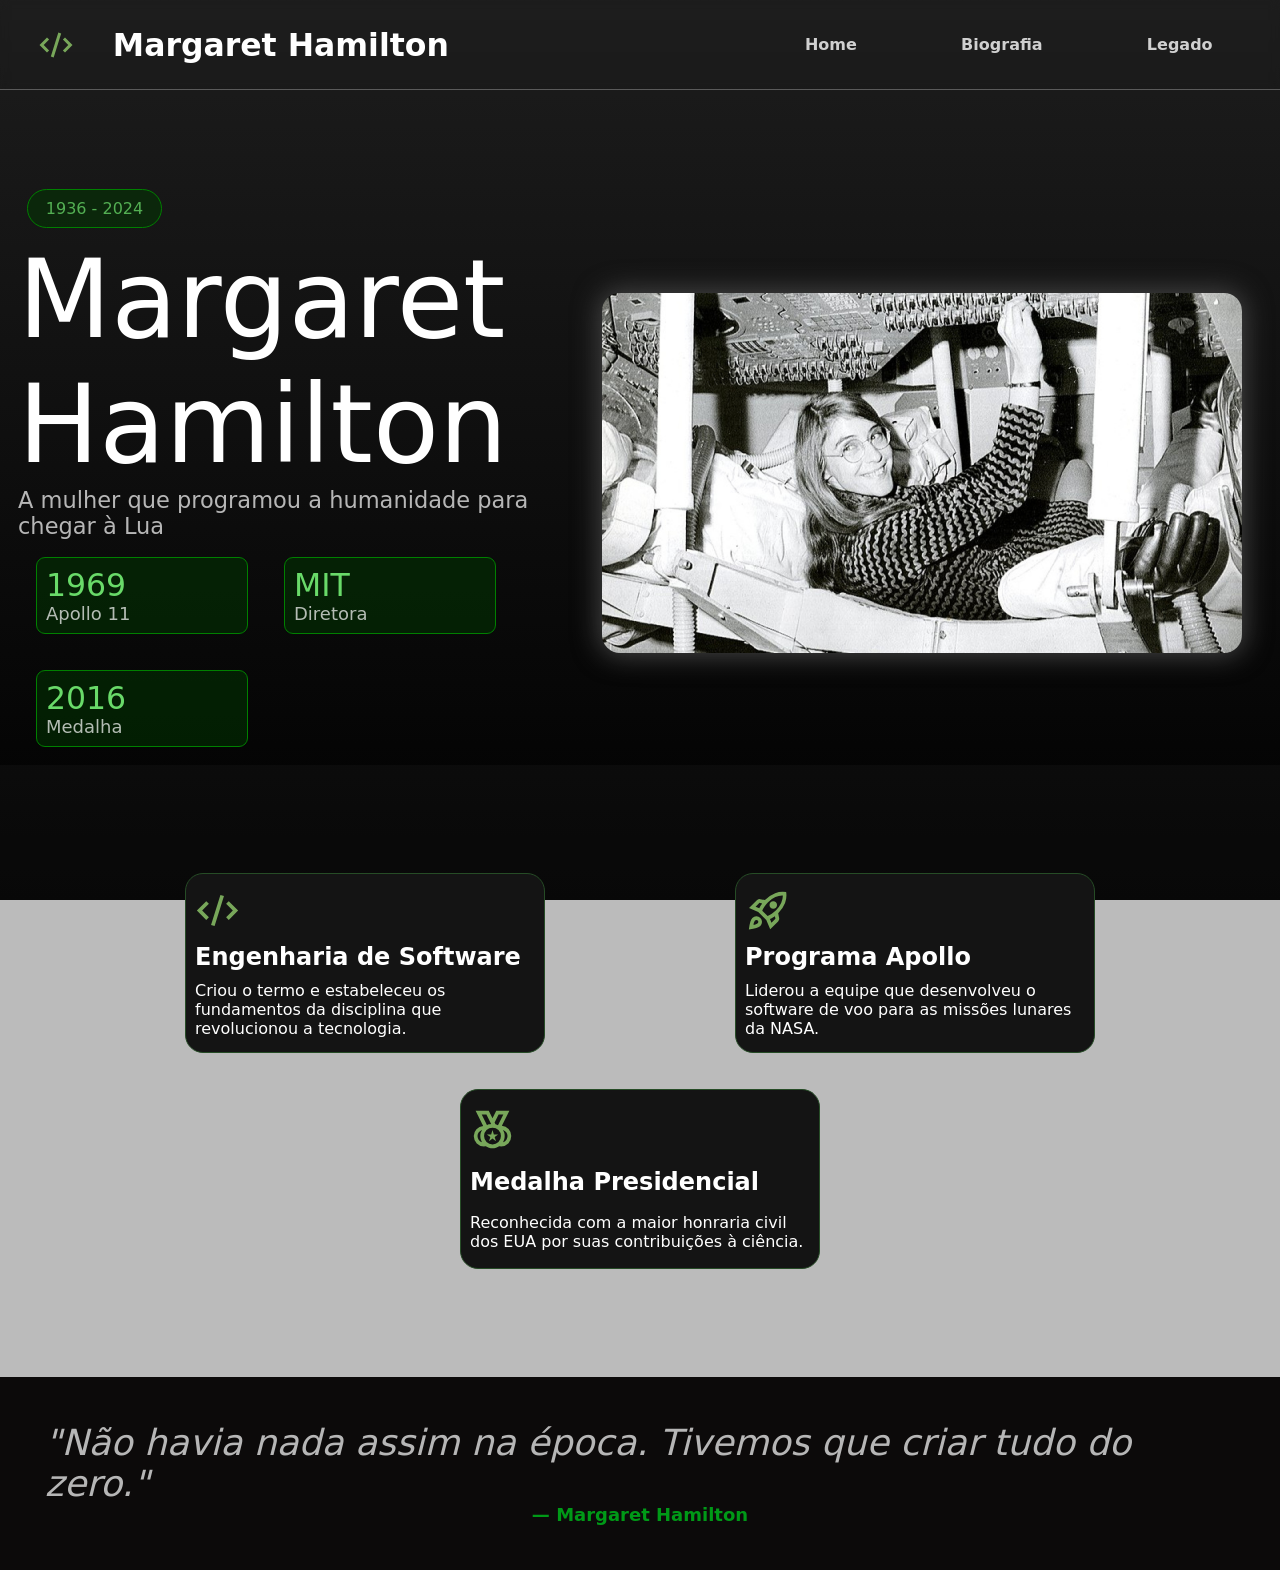
==== index.html @ 51b2d226 "26/03/26 - 21:45" ====
<!DOCTYPE html>
<html lang="pt-br">

<head>
    <meta charset="UTF-8">
    <meta name="viewport" content="width=device-width, initial-scale=1.0">

    <meta name="description" content="Site das mulheres da ciencia front-end 1 2026">
    <meta name="keywords" content="Mulhres e meniunas da ciencia José Augusto dede">
    <meta name="author" content="Jose Augusto Araujo de Faria">

    <link rel="stylesheet" href="./styles/pag1.css">
    <link rel="shortcut icon" href="favicon.ico" type="image/x-icon">

    <title>Mulheres e meninas da ciencia.</title>
</head>

<body>
        <nav class="menu">
            <img class="logo" src="./public/code_xml_24dp_78A75A_FILL0_wght400_GRAD0_opsz24.svg" alt="">
            <h1>Margaret Hamilton</h1>
            <div class="Opcs">
                <a href="./index.html">Home</a>
                <a href="./pag2.html">Biografia</a>
                <a href="./pag3.html">Legado</a>
            </div>
        </nav>
        <div class="All">
        <section class="img-paragrafo">
            <aside class="paragrafo">
                <div class="ano">
                    <p>1936 - 2024</p>
                </div>
                <h1>Margaret Hamilton</h1>
                <p>A mulher que programou a humanidade para chegar à Lua</p>
                <article class="All-cards">
                    <div class="Cards">
                        <h2>1969</h2>
                        <p>Apollo 11</p>
                    </div>
                    <div class="Cards">
                        <h2>MIT</h2>
                        <p>Diretora</p>
                    </div>
                    <div class="Cards">
                        <h2>2016</h2>
                        <p>Medalha</p>
                    </div>
                </article>
            </aside>
            <div class="img">
                <img class="img-margaret" src="./public/imagem_4k.jpg" alt="">
            </div>
        </section>
        <article class="Info-complementares">
            <div class="cards">
                <img src="./public/code_xml_24dp_78A75A_FILL0_wght400_GRAD0_opsz24.svg" alt="">
                <h2>Engenharia de Software</h2>
                <p>Criou o termo e estabeleceu os fundamentos da disciplina que revolucionou a tecnologia.</p>
            </div>
            <div class="cards">
                <img src="./public/rocket_launch_24dp_78A75A_FILL0_wght400_GRAD0_opsz24.svg" alt="">
                <h2>Programa Apollo</h2>
                <p>Liderou a equipe que desenvolveu o software de voo para as missões lunares da NASA.</p>
            </div>
            <div class="cards">
                <img src="./public/social_leaderboard_24dp_78A75A_FILL0_wght400_GRAD0_opsz24.svg" alt="">
                <h2>Medalha Presidencial</h2>
                <p>Reconhecida com a maior honraria civil dos EUA por suas contribuições à ciência.</p>
            </div>
        </article>
        <footer class="container-frase">
            <h1>"Não havia nada assim na época. Tivemos que criar tudo do zero."</h1>
            <p>— Margaret Hamilton</p>
        </footer>
    </div>
</body>

</html>
---- styles/pag1.css ----
*{
    padding: 0;
    margin: 0;
    box-sizing: border-box;
}

body{
    background: linear-gradient(180deg, rgb(29, 29, 29), black);
    background-attachment: fixed;
    color: white;
    font-family: system-ui, -apple-system, BlinkMacSystemFont, 'Segoe UI', Roboto, Oxygen, Ubuntu, Cantarell, 'Open Sans', 'Helvetica Neue', sans-serif;

}

.All{
    animation: subir 3s ease ;
}

@keyframes arrastarLateral {
    0%{
        transform: translateX(100vw);
    }

    100%{
        transform: translateX(0vw);
    }
}

@keyframes subir{
    0%{
        transform: translateY(100vh);
    }

    100%{
        transform: translateY(0vh);
    }
}

.menu{
    display: flex;
    flex-direction: row;
    align-items: center;
    border-bottom: 0.1vh solid rgb(90, 90, 90);
    height: 10vh;
    backdrop-filter: blur(5px);
    position: sticky;
    top: 0;
    animation: arrastarLateral 3s ease;
}

.menu .Opcs{
    width: 40vw;
    display: flex;
    flex-direction: row;
    justify-content: space-around;
}
.Opcs a{
    text-decoration: none;
    color: rgb(208, 208, 208);
    font-weight: 700;
    
}

.menu .logo{
    margin: 3vw;
    height: 4vh;
    
}

.menu h1{
    width: 50vw;
    font-weight: 600;
    font-size: 3.5vmin;
}

.img-margaret{
    width: 40vw;
}

.ano{
    background-color: rgba(0, 55, 0, 0.516);
    color: rgb(83, 175, 83);
    border-radius: 10vh;
    width:15vh;
    padding: 1vh;
    border: 0.1vh solid green;
    margin: 1vh;
    display: flex;
    justify-content: center;
    align-items: center;
}

.img-paragrafo{
    margin-top:10vh ;
    display: flex;
    flex-direction: row;
    justify-content: space-around;
    height: auto;
}

.img-margaret{
    border-radius: 2vh;
    box-shadow: 0vh 0vh 3vh 0.3vh rgb(69, 69, 69);
    width: 50vw;
    margin-right: 3vw;
}

.img{
    display: flex;
    justify-content: center;
    align-items: center;
}

.paragrafo{
    width: 50vw;
    margin-left: 2vh;
    display: flex;
    flex-direction: column;
    justify-content: space-around;
}


 .paragrafo h1{
    font-size: 12vh;
    font-weight: 500;
    width: 40vw;
}

.paragrafo > p {
    opacity: 0.7;
    font-size: 2.5vh;
    width: 40vw;
}

@media (max-width: 900px){
    .img-paragrafo{
        display: flex;
        flex-direction: column;
        justify-content: center;
        align-items: center;
    }
    .img-margaret{
        width: 80vw;
        margin: 2vh;
    }

    .paragrafo{
        width: 80vw;
        
    }

    .paragrafo h1{
        font-size: 8vh;
    }

    .paragrafo > p{
        width: 40vh;
    }
}

.All-cards{
    display: flex;
    flex-wrap: wrap;
    
}

.Cards{
    background-color: rgba(0, 108, 0, 0.318);
    padding: 1vh;
    border-radius: 1vh;
    border: 0.1vh solid green;
    background-color: rgba(0, 55, 0, 0.516);
    margin: 2vh;
}

.Cards h2{
    font-weight: 400;
    display: flex;
    justify-content: start;
    width: 15vmax;
    color: rgb(105, 218, 105);
    font-size: 3.5vh;
}

.Cards p{
    opacity: 0.7;
    font-weight: 300;
    font-size: 2vh;
}

/* ========================================
INFORMAÇÕES COMPLEMENTARES EM CARDS
=========================================== */

.Info-complementares{
    background-color: rgba(29, 29, 29, 0.299);
    display: flex;
    flex-wrap: wrap;
    justify-content: space-around;
    padding: 10vh;
}

.Info-complementares .cards{
    background-color: rgb(20, 20, 20);
    width: 40vh;
    display: flex;
    flex-direction: column;
    padding: 1vh;
    border-radius: 2vh;
    border: 0.1vh solid rgb(38, 76, 38);
    margin: 2vh;
}

.cards{
    display: flex;
    align-items: start;
    height: 20vh;
    justify-content: space-around;
}

.cards img{
    height: 5vh;
    align-items: start;
    
}

/* ======================================
FRASE FINAL
========================================= */

.container-frase{
    display: flex;
    flex-direction: column;
    justify-content: center;
    align-items: center;
    padding: 5vh;
    background-color: rgb(12, 10, 10);
}

.container-frase h1{
    opacity: 0.7;
    font-weight: 300;
    font-size: 4vh;
    font-style: italic;
}

.container-frase p{
    color: rgb(0, 153, 23);
    font-size: 2vh;
    font-weight: 600;
}
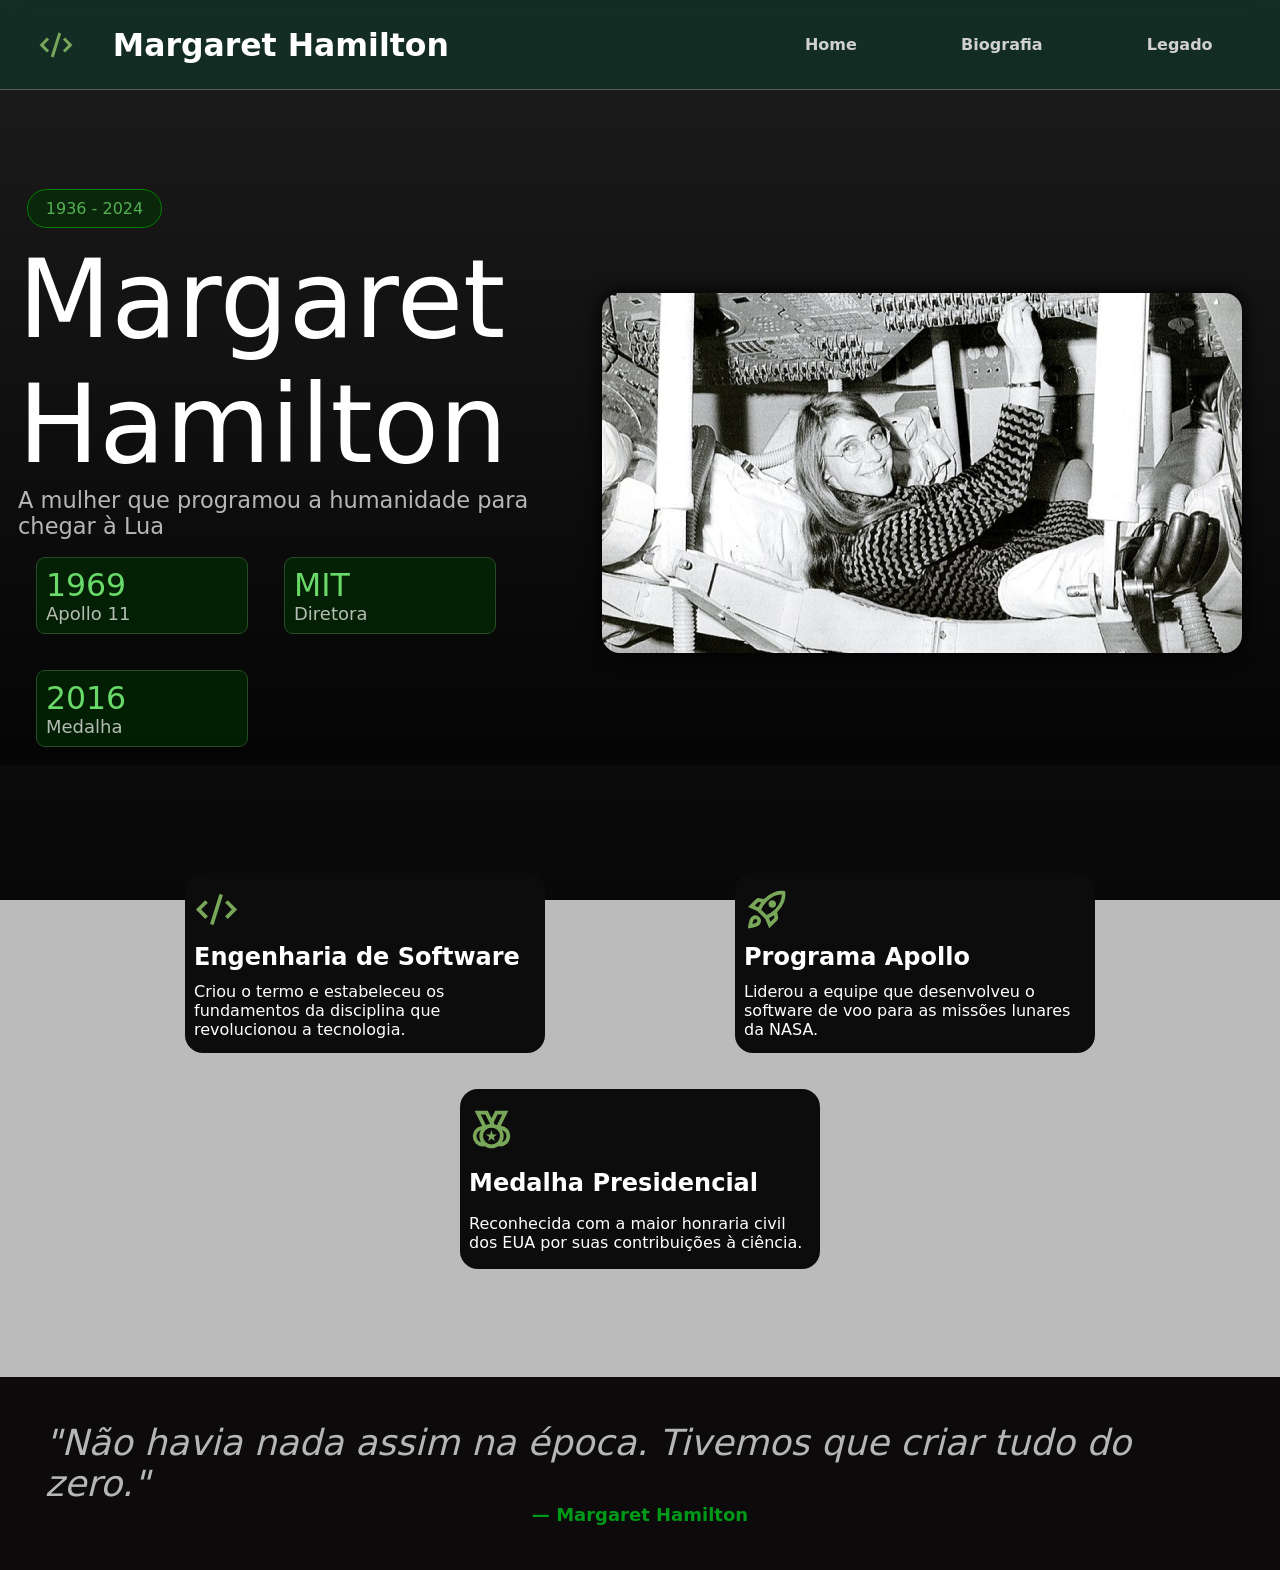
==== commit 250d7101: "28/03/26 - 12:30" ====
--- a/index.html
+++ b/index.html
@@ -16,16 +16,16 @@
 </head>
 
 <body>
-        <nav class="menu">
-            <img class="logo" src="./public/code_xml_24dp_78A75A_FILL0_wght400_GRAD0_opsz24.svg" alt="">
-            <h1>Margaret Hamilton</h1>
-            <div class="Opcs">
-                <a href="./index.html">Home</a>
-                <a href="./pag2.html">Biografia</a>
-                <a href="./pag3.html">Legado</a>
-            </div>
-        </nav>
-        <div class="All">
+    <nav class="menu">
+        <img class="logo" src="./public/code_xml_24dp_78A75A_FILL0_wght400_GRAD0_opsz24.svg" alt="">
+        <h1>Margaret Hamilton</h1>
+        <div class="Opcs">
+            <a href="./index.html">Home</a>
+            <a href="./pag2.html">Biografia</a>
+            <a href="./pag3.html">Legado</a>
+        </div>
+    </nav>
+    <div class="All">
         <section class="img-paragrafo">
             <aside class="paragrafo">
                 <div class="ano">
--- a/styles/pag1.css
+++ b/styles/pag1.css
@@ -1,10 +1,10 @@
-*{
+* {
     padding: 0;
     margin: 0;
     box-sizing: border-box;
 }
 
-body{
+body {
     background: linear-gradient(180deg, rgb(29, 29, 29), black);
     background-attachment: fixed;
     color: white;
@@ -12,106 +12,121 @@
 
 }
 
-.All{
-    animation: subir 3s ease ;
+.All {
+    animation: subir 3s ease;
 }
 
 @keyframes arrastarLateral {
-    0%{
+    0% {
         transform: translateX(100vw);
     }
 
-    100%{
+    100% {
         transform: translateX(0vw);
     }
 }
 
-@keyframes subir{
-    0%{
+@keyframes subir {
+    0% {
         transform: translateY(100vh);
     }
 
-    100%{
+    100% {
         transform: translateY(0vh);
     }
 }
 
-.menu{
+.menu {
     display: flex;
     flex-direction: row;
     align-items: center;
     border-bottom: 0.1vh solid rgb(90, 90, 90);
     height: 10vh;
-    backdrop-filter: blur(5px);
+    backdrop-filter: blur(10px);
     position: sticky;
     top: 0;
     animation: arrastarLateral 3s ease;
-}
-
-.menu .Opcs{
+    background-color: rgba(0, 87, 62, 0.302);
+}
+
+.menu .Opcs {
     width: 40vw;
     display: flex;
     flex-direction: row;
     justify-content: space-around;
 }
-.Opcs a{
+
+.Opcs a {
     text-decoration: none;
     color: rgb(208, 208, 208);
     font-weight: 700;
-    
-}
-
-.menu .logo{
+
+}
+
+.Opcs a:hover{
+    border-bottom: 0.3vh solid rgb(195, 255, 0);
+    scale: 103%;
+}
+
+.menu .logo {
     margin: 3vw;
     height: 4vh;
-    
-}
-
-.menu h1{
+
+}
+
+.menu h1 {
     width: 50vw;
     font-weight: 600;
     font-size: 3.5vmin;
 }
 
-.img-margaret{
-    width: 40vw;
-}
-
-.ano{
+.img-margaret {
+    width: 40vw;
+}
+
+.ano {
     background-color: rgba(0, 55, 0, 0.516);
     color: rgb(83, 175, 83);
     border-radius: 10vh;
-    width:15vh;
+    width: 15vh;
     padding: 1vh;
     border: 0.1vh solid green;
     margin: 1vh;
     display: flex;
     justify-content: center;
     align-items: center;
-}
-
-.img-paragrafo{
-    margin-top:10vh ;
+    transition: all 0.2s ease-in;
+}
+
+.ano:hover {
+    border: none;
+    scale: 105%;
+    box-shadow: 0vh 0vh 2vh 0.1vh rgb(0, 0, 0);
+}
+
+.img-paragrafo {
+    margin-top: 10vh;
     display: flex;
     flex-direction: row;
     justify-content: space-around;
     height: auto;
 }
 
-.img-margaret{
+.img-margaret {
     border-radius: 2vh;
-    box-shadow: 0vh 0vh 3vh 0.3vh rgb(69, 69, 69);
     width: 50vw;
     margin-right: 3vw;
-}
-
-.img{
+    box-shadow: 0vh 0vh 2vh 0.1vh rgb(0, 0, 0);
+}
+
+.img {
     display: flex;
     justify-content: center;
     align-items: center;
-}
-
-.paragrafo{
+    
+}
+
+.paragrafo {
     width: 50vw;
     margin-left: 2vh;
     display: flex;
@@ -120,60 +135,60 @@
 }
 
 
- .paragrafo h1{
+.paragrafo h1 {
     font-size: 12vh;
     font-weight: 500;
     width: 40vw;
 }
 
-.paragrafo > p {
+.paragrafo>p {
     opacity: 0.7;
     font-size: 2.5vh;
     width: 40vw;
 }
 
-@media (max-width: 900px){
-    .img-paragrafo{
+@media (max-width: 900px) {
+    .img-paragrafo {
         display: flex;
         flex-direction: column;
         justify-content: center;
         align-items: center;
     }
-    .img-margaret{
+
+    .img-margaret {
         width: 80vw;
         margin: 2vh;
     }
 
-    .paragrafo{
+    .paragrafo {
         width: 80vw;
-        
-    }
-
-    .paragrafo h1{
+
+    }
+
+    .paragrafo h1 {
         font-size: 8vh;
     }
 
-    .paragrafo > p{
+    .paragrafo>p {
         width: 40vh;
     }
 }
 
-.All-cards{
+.All-cards {
     display: flex;
     flex-wrap: wrap;
-    
-}
-
-.Cards{
-    background-color: rgba(0, 108, 0, 0.318);
+
+}
+
+.Cards {
     padding: 1vh;
     border-radius: 1vh;
-    border: 0.1vh solid green;
     background-color: rgba(0, 55, 0, 0.516);
     margin: 2vh;
-}
-
-.Cards h2{
+    border: 0.2vh solid rgb(38, 76, 38);
+}
+
+.Cards h2 {
     font-weight: 400;
     display: flex;
     justify-content: start;
@@ -182,17 +197,23 @@
     font-size: 3.5vh;
 }
 
-.Cards p{
+.Cards p {
     opacity: 0.7;
     font-weight: 300;
     font-size: 2vh;
 }
 
+.Cards:hover {
+    border: none;
+    scale: 105%;
+    box-shadow: 0vh 0vh 2vh 0.1vh rgb(0, 0, 0);
+}
+
 /* ========================================
 INFORMAÇÕES COMPLEMENTARES EM CARDS
 =========================================== */
 
-.Info-complementares{
+.Info-complementares {
     background-color: rgba(29, 29, 29, 0.299);
     display: flex;
     flex-wrap: wrap;
@@ -200,35 +221,35 @@
     padding: 10vh;
 }
 
-.Info-complementares .cards{
-    background-color: rgb(20, 20, 20);
+.Info-complementares .cards {
+    background-color: rgb(12, 12, 12);
     width: 40vh;
     display: flex;
     flex-direction: column;
+    align-items: start;
     padding: 1vh;
     border-radius: 2vh;
-    border: 0.1vh solid rgb(38, 76, 38);
     margin: 2vh;
-}
-
-.cards{
-    display: flex;
-    align-items: start;
     height: 20vh;
     justify-content: space-around;
 }
 
-.cards img{
+.cards:hover {
+    border: 0.2vh solid rgb(38, 76, 38);
+    scale: 105%;
+}
+
+.cards img {
     height: 5vh;
     align-items: start;
-    
+
 }
 
 /* ======================================
 FRASE FINAL
 ========================================= */
 
-.container-frase{
+.container-frase {
     display: flex;
     flex-direction: column;
     justify-content: center;
@@ -237,14 +258,14 @@
     background-color: rgb(12, 10, 10);
 }
 
-.container-frase h1{
+.container-frase h1 {
     opacity: 0.7;
     font-weight: 300;
     font-size: 4vh;
     font-style: italic;
 }
 
-.container-frase p{
+.container-frase p {
     color: rgb(0, 153, 23);
     font-size: 2vh;
     font-weight: 600;
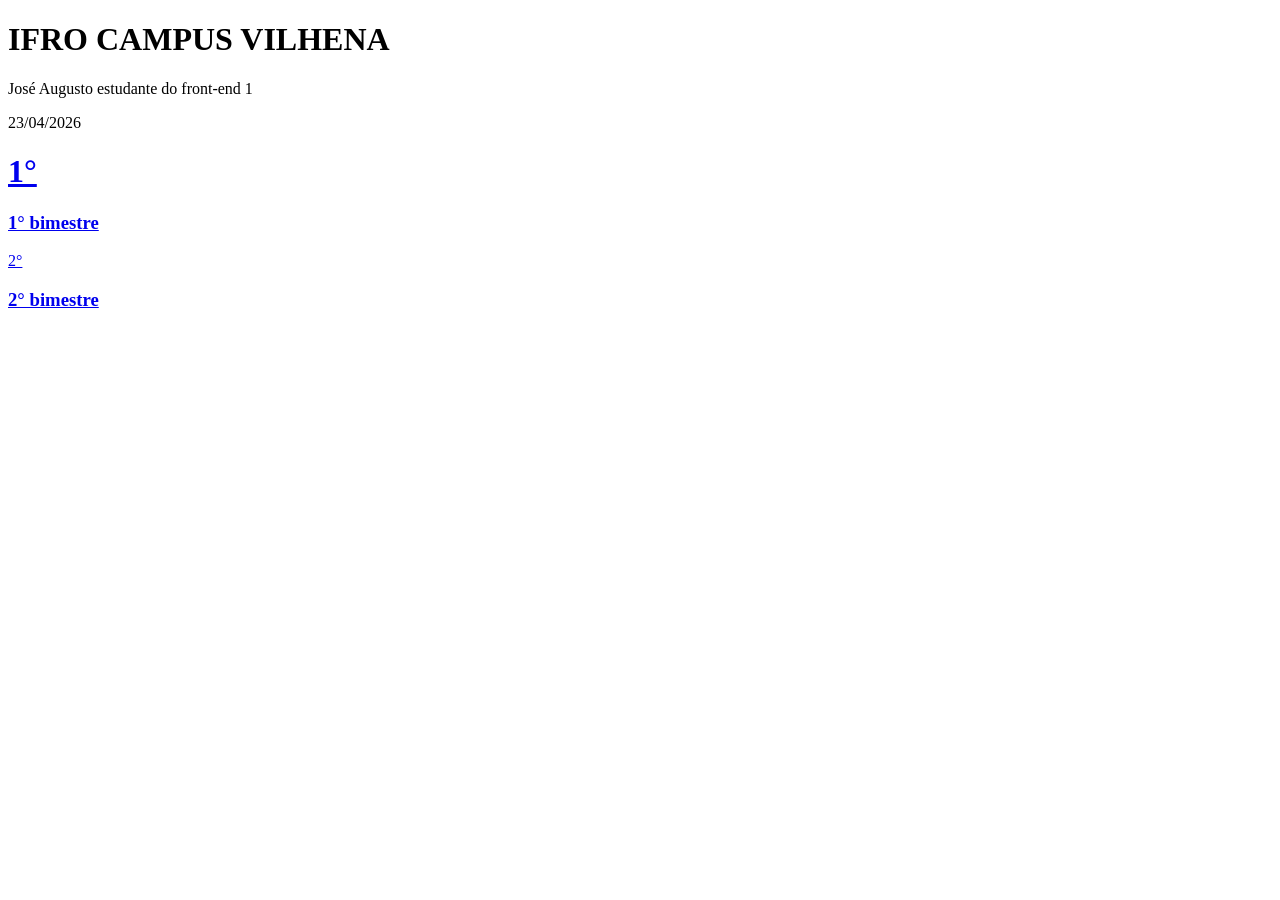
==== commit 10bf7a9b: "23/04 - 11:40" ====
--- a/index.html
+++ b/index.html
@@ -1,78 +1,32 @@
 <!DOCTYPE html>
-<html lang="pt-br">
+<html lang="en">
 
 <head>
     <meta charset="UTF-8">
     <meta name="viewport" content="width=device-width, initial-scale=1.0">
-
-    <meta name="description" content="Site das mulheres da ciencia front-end 1 2026">
-    <meta name="keywords" content="Mulhres e meniunas da ciencia José Augusto dede">
-    <meta name="author" content="Jose Augusto Araujo de Faria">
-
-    <link rel="stylesheet" href="./styles/pag1.css">
-    <link rel="shortcut icon" href="favicon.ico" type="image/x-icon">
-
-    <title>Mulheres e meninas da ciencia.</title>
+    <meta name="description" content="Aplicacao web feita por José Augusto no 2 bimestre">
+    <meta name="keywords" content="2 bimestre ifro campus vilhena jose augusto">
+    <link rel="stylesheet" href="./style.css">
+    <title>Document</title>
 </head>
 
 <body>
-    <nav class="menu">
-        <img class="logo" src="./public/code_xml_24dp_78A75A_FILL0_wght400_GRAD0_opsz24.svg" alt="">
-        <h1>Margaret Hamilton</h1>
-        <div class="Opcs">
-            <a href="./index.html">Home</a>
-            <a href="./pag2.html">Biografia</a>
-            <a href="./pag3.html">Legado</a>
-        </div>
-    </nav>
     <div class="All">
-        <section class="img-paragrafo">
-            <aside class="paragrafo">
-                <div class="ano">
-                    <p>1936 - 2024</p>
-                </div>
-                <h1>Margaret Hamilton</h1>
-                <p>A mulher que programou a humanidade para chegar à Lua</p>
-                <article class="All-cards">
-                    <div class="Cards">
-                        <h2>1969</h2>
-                        <p>Apollo 11</p>
-                    </div>
-                    <div class="Cards">
-                        <h2>MIT</h2>
-                        <p>Diretora</p>
-                    </div>
-                    <div class="Cards">
-                        <h2>2016</h2>
-                        <p>Medalha</p>
-                    </div>
-                </article>
-            </aside>
-            <div class="img">
-                <img class="img-margaret" src="./public/imagem_4k.jpg" alt="">
+        <h1>IFRO CAMPUS VILHENA</h1>
+        <p>José Augusto estudante do front-end 1</p>
+        <p>23/04/2026</p>
+        <a href="./1bimestre/index.html">
+            <div class="primeiro-bimestre">
+                <h1>1°</h1>
+                <h3>1° bimestre</h3>
             </div>
-        </section>
-        <article class="Info-complementares">
-            <div class="cards">
-                <img src="./public/code_xml_24dp_78A75A_FILL0_wght400_GRAD0_opsz24.svg" alt="">
-                <h2>Engenharia de Software</h2>
-                <p>Criou o termo e estabeleceu os fundamentos da disciplina que revolucionou a tecnologia.</p>
+        </a>
+        <a href="./2bimestre/index.html">
+            <div class="segundo-bimestre"
+                <h1>2°</h1>
+                <h3>2° bimestre</h3>
             </div>
-            <div class="cards">
-                <img src="./public/rocket_launch_24dp_78A75A_FILL0_wght400_GRAD0_opsz24.svg" alt="">
-                <h2>Programa Apollo</h2>
-                <p>Liderou a equipe que desenvolveu o software de voo para as missões lunares da NASA.</p>
-            </div>
-            <div class="cards">
-                <img src="./public/social_leaderboard_24dp_78A75A_FILL0_wght400_GRAD0_opsz24.svg" alt="">
-                <h2>Medalha Presidencial</h2>
-                <p>Reconhecida com a maior honraria civil dos EUA por suas contribuições à ciência.</p>
-            </div>
-        </article>
-        <footer class="container-frase">
-            <h1>"Não havia nada assim na época. Tivemos que criar tudo do zero."</h1>
-            <p>— Margaret Hamilton</p>
-        </footer>
+        </a>
     </div>
 </body>
 
--- a/style.css
+++ b/style.css
@@ -0,0 +1,10 @@
+*{
+    padding: 0;
+    border: 0;
+    box-sizing: border-box;
+}
+
+.primeiro-bimestre{
+    text-decoration: none;
+    
+}
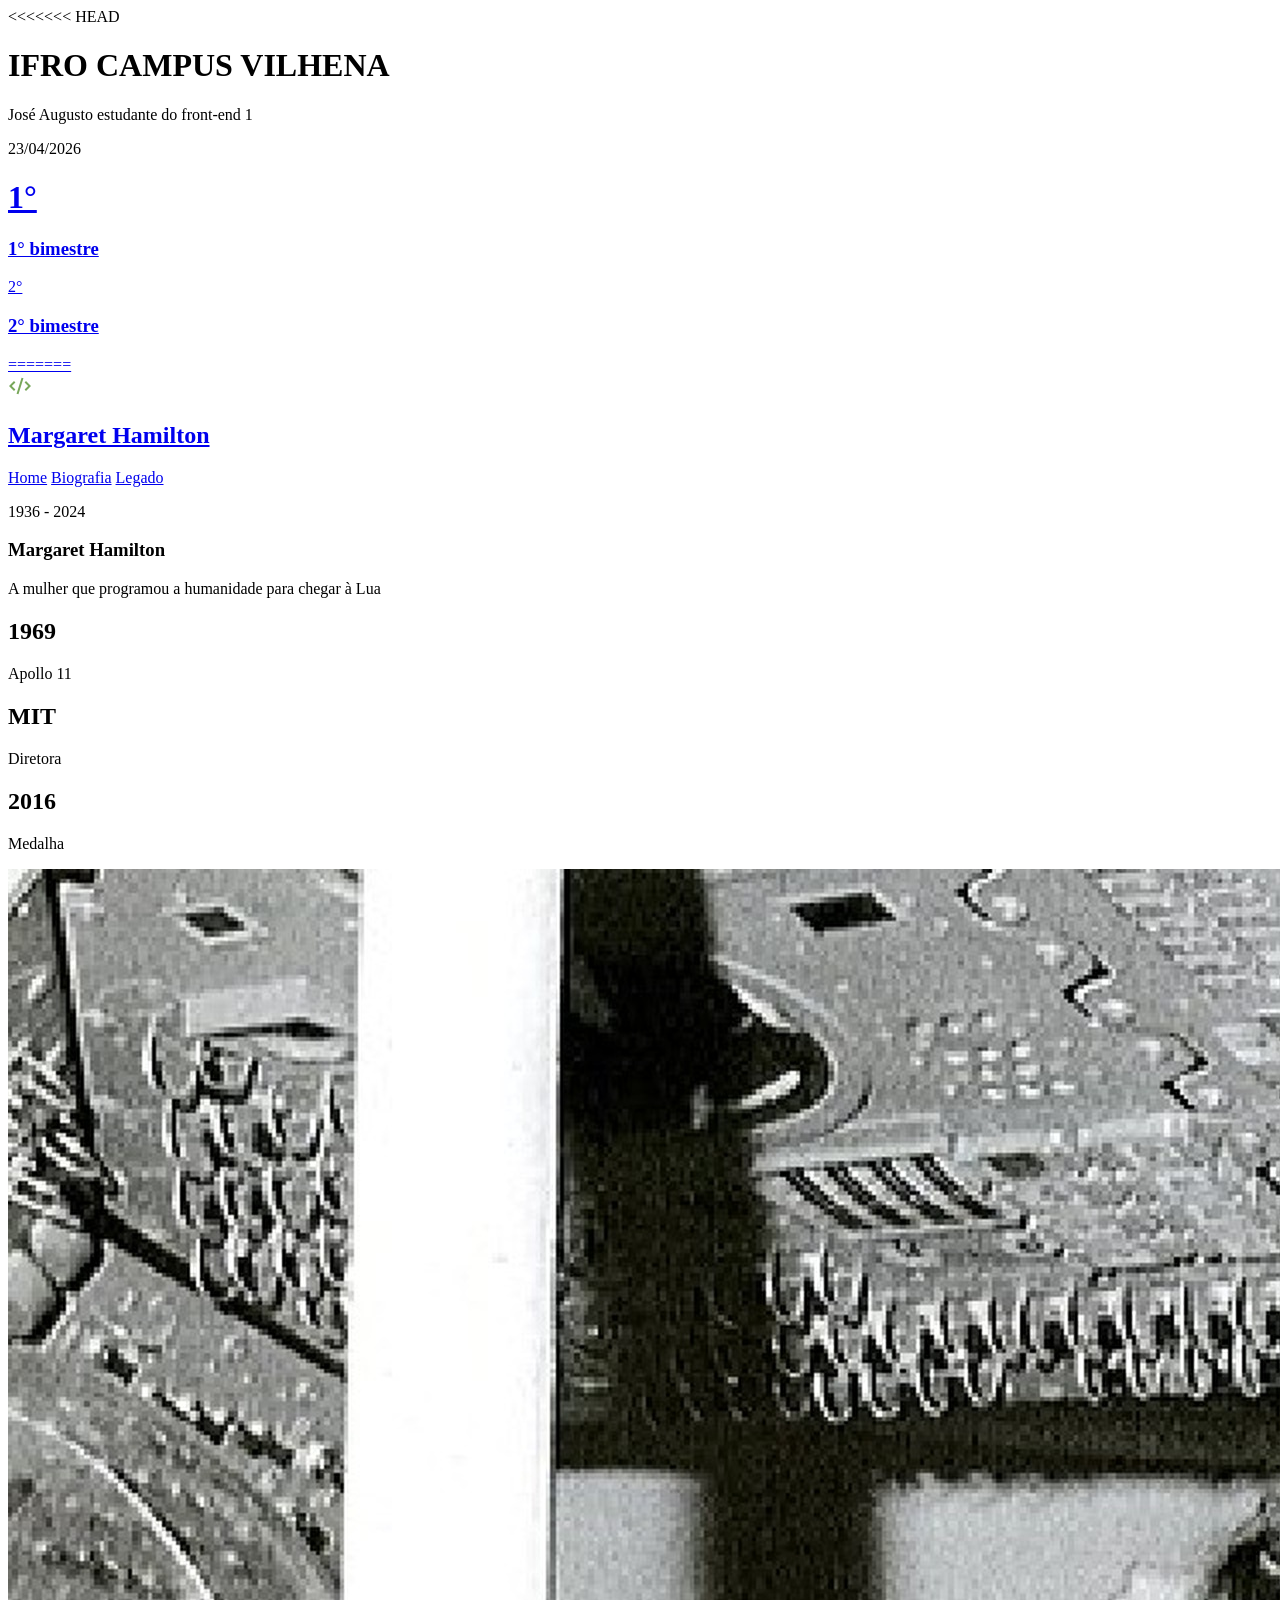
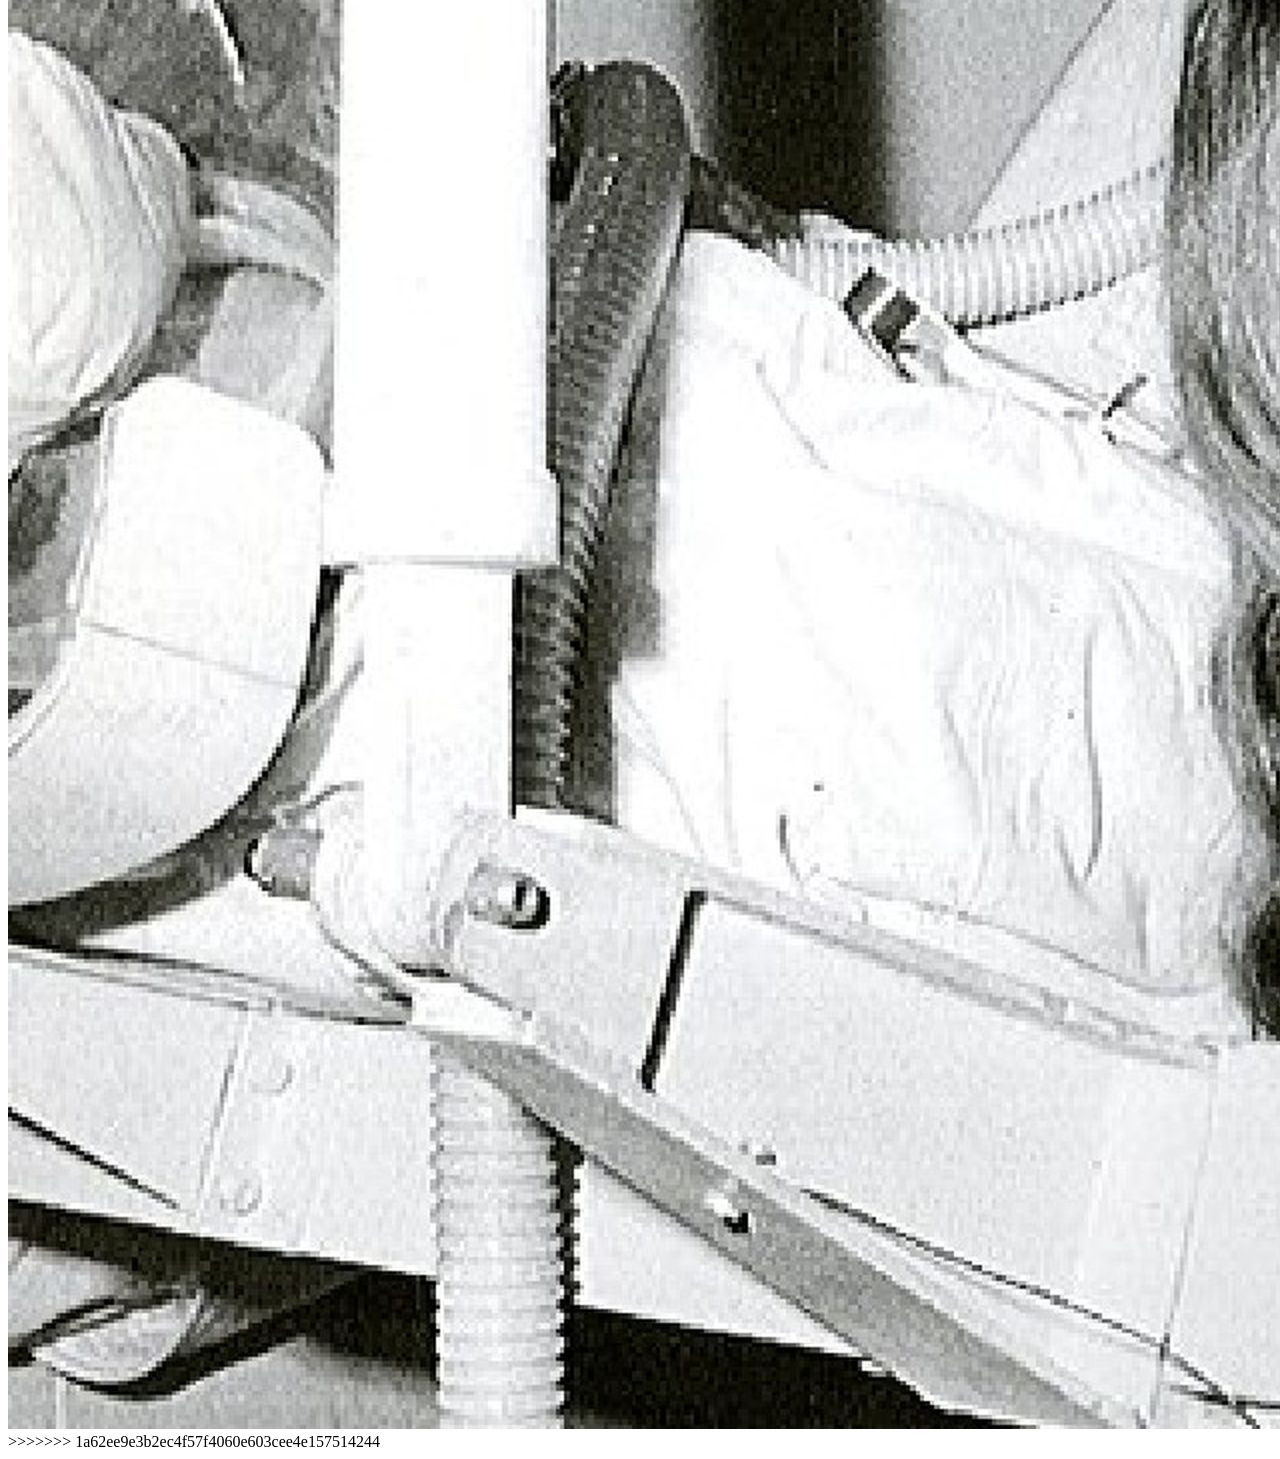
==== commit 184675a7: "2222222" ====
--- a/index.html
+++ b/index.html
@@ -11,6 +11,7 @@
 </head>
 
 <body>
+<<<<<<< HEAD
     <div class="All">
         <h1>IFRO CAMPUS VILHENA</h1>
         <p>José Augusto estudante do front-end 1</p>
@@ -25,6 +26,42 @@
             <div class="segundo-bimestre"
                 <h1>2°</h1>
                 <h3>2° bimestre</h3>
+=======
+    <nav class="menu">
+        <img class="logo" src="./public/code_xml_24dp_78A75A_FILL0_wght400_GRAD0_opsz24.svg" alt="">
+        <h1>Margaret Hamilton</h1>
+        <div class="Opcs">
+            <a href="./index.html">Home</a>
+            <a href="./pag2.html">Biografia</a>
+            <a href="./pag3.html">Legado</a>
+        </div>
+    </nav>
+    <div class="All">
+        <section class="img-paragrafo">
+            <aside class="paragrafo">
+                <div class="ano">
+                    <p>1936 - 2024</p>
+                </div>
+                <h1>Margaret Hamilton</h1>
+                <p>A mulher que programou a humanidade para chegar à Lua</p>
+                <article class="All-cards">
+                    <div class="Cards">
+                        <h2>1969</h2>
+                        <p>Apollo 11</p>
+                    </div>
+                    <div class="Cards">
+                        <h2>MIT</h2>
+                        <p>Diretora</p>
+                    </div>
+                    <div class="Cards">
+                        <h2>2016</h2>
+                        <p>Medalha</p>
+                    </div>
+                </article>
+            </aside>
+            <div class="img">
+                <img class="img-margaret" src="./public/imagem_4k.jpg" alt="">
+>>>>>>> 1a62ee9e3b2ec4f57f4060e603cee4e157514244
             </div>
         </a>
     </div>
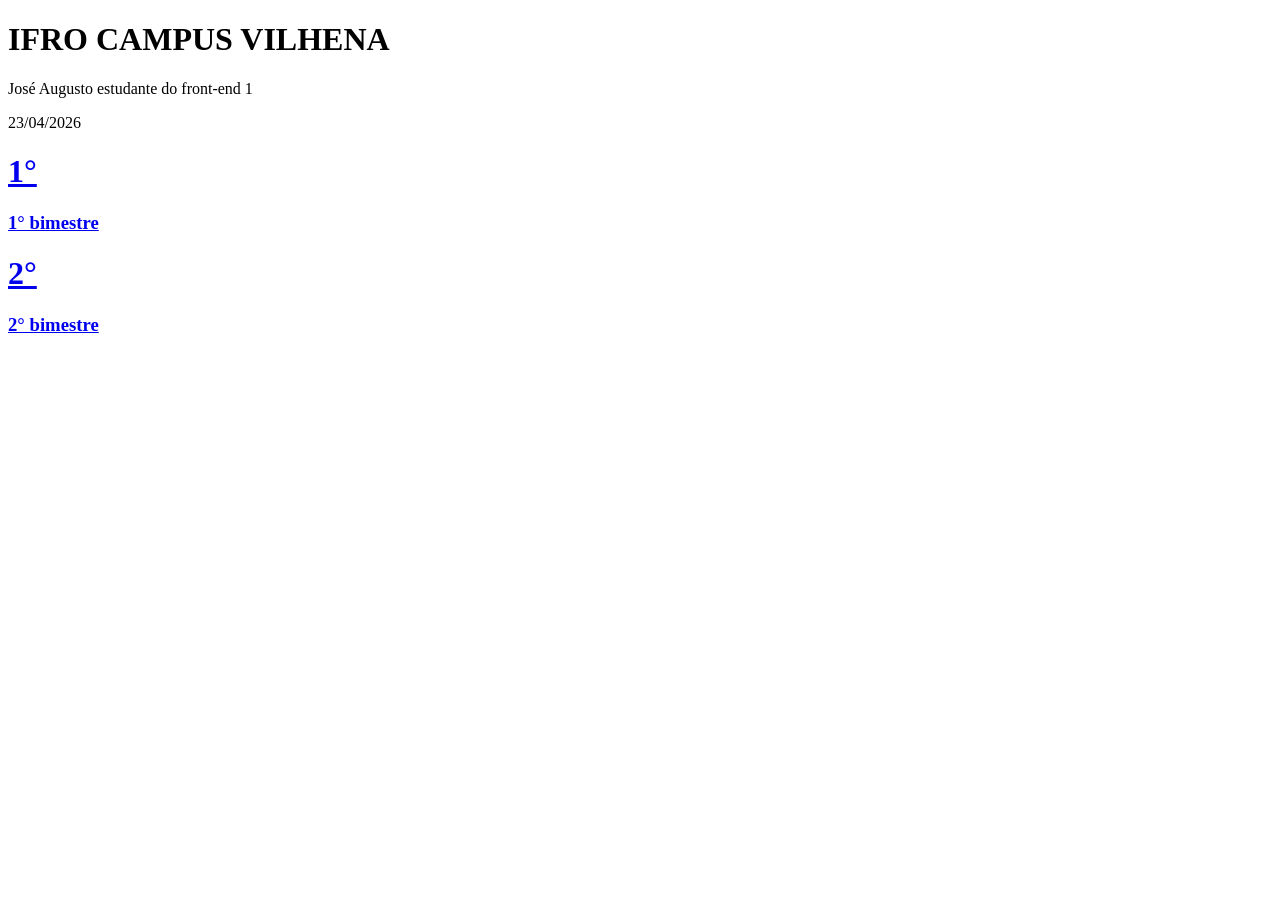
==== commit c8037492: "10:40 - 30/04" ====
--- a/index.html
+++ b/index.html
@@ -11,7 +11,6 @@
 </head>
 
 <body>
-<<<<<<< HEAD
     <div class="All">
         <h1>IFRO CAMPUS VILHENA</h1>
         <p>José Augusto estudante do front-end 1</p>
@@ -23,46 +22,10 @@
             </div>
         </a>
         <a href="./2bimestre/index.html">
-            <div class="segundo-bimestre"
+            <div class="segundo-bimestre">
                 <h1>2°</h1>
                 <h3>2° bimestre</h3>
-=======
-    <nav class="menu">
-        <img class="logo" src="./public/code_xml_24dp_78A75A_FILL0_wght400_GRAD0_opsz24.svg" alt="">
-        <h1>Margaret Hamilton</h1>
-        <div class="Opcs">
-            <a href="./index.html">Home</a>
-            <a href="./pag2.html">Biografia</a>
-            <a href="./pag3.html">Legado</a>
-        </div>
-    </nav>
-    <div class="All">
-        <section class="img-paragrafo">
-            <aside class="paragrafo">
-                <div class="ano">
-                    <p>1936 - 2024</p>
-                </div>
-                <h1>Margaret Hamilton</h1>
-                <p>A mulher que programou a humanidade para chegar à Lua</p>
-                <article class="All-cards">
-                    <div class="Cards">
-                        <h2>1969</h2>
-                        <p>Apollo 11</p>
-                    </div>
-                    <div class="Cards">
-                        <h2>MIT</h2>
-                        <p>Diretora</p>
-                    </div>
-                    <div class="Cards">
-                        <h2>2016</h2>
-                        <p>Medalha</p>
-                    </div>
-                </article>
-            </aside>
-            <div class="img">
-                <img class="img-margaret" src="./public/imagem_4k.jpg" alt="">
->>>>>>> 1a62ee9e3b2ec4f57f4060e603cee4e157514244
-            </div>
+    </div>
         </a>
     </div>
 </body>
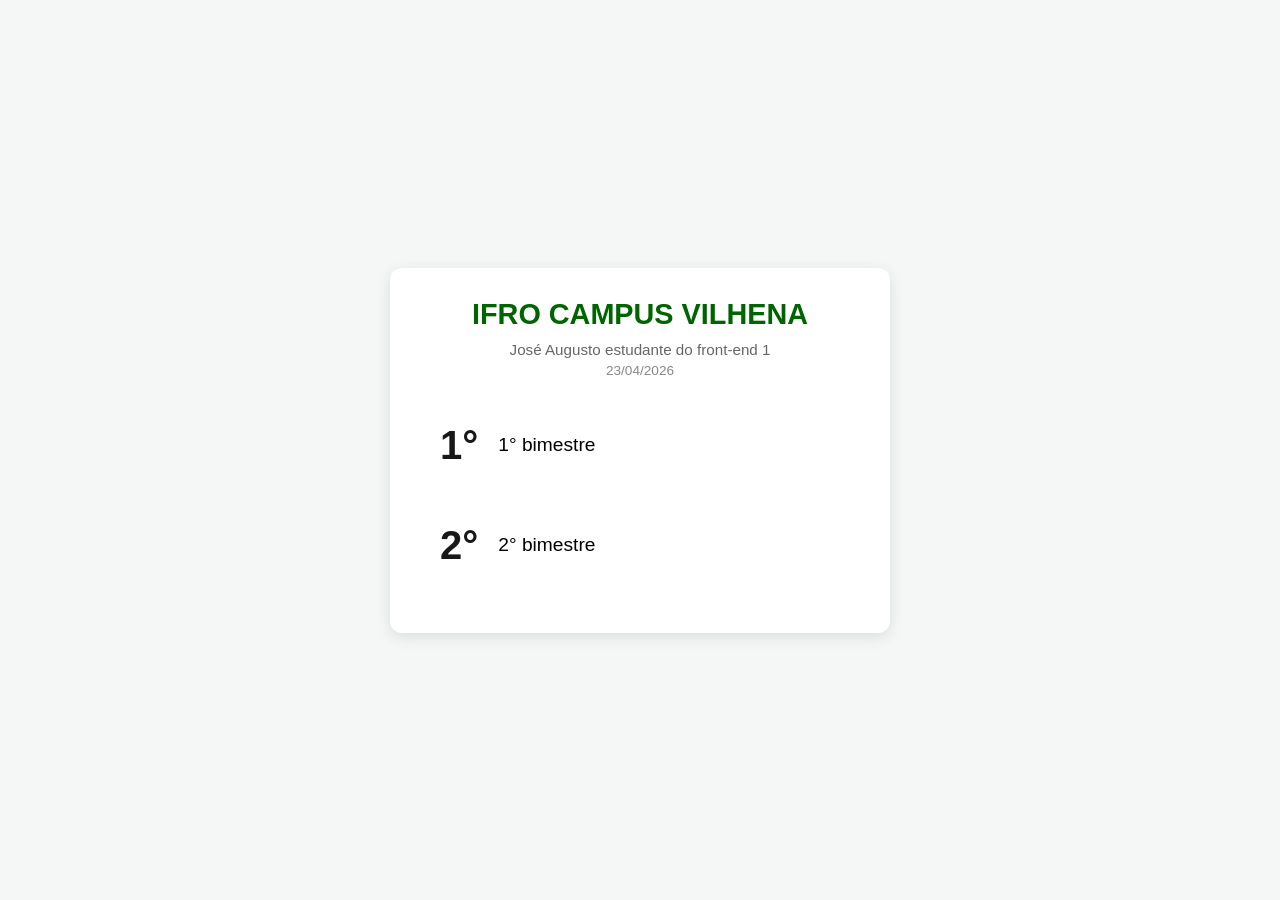
==== commit 90366a97: "teste" ====
--- a/index.html
+++ b/index.html
@@ -25,7 +25,7 @@
             <div class="segundo-bimestre">
                 <h1>2°</h1>
                 <h3>2° bimestre</h3>
-    </div>
+            </div>
         </a>
     </div>
 </body>
--- a/style.css
+++ b/style.css
@@ -1,10 +1,103 @@
-*{
+/* Configuração geral e reset de espaçamentos */
+* {
+    margin: 0;
     padding: 0;
-    border: 0;
     box-sizing: border-box;
+    font-family: 'Segoe UI', Tahoma, Geneva, Verdana, sans-serif;
 }
 
-.primeiro-bimestre{
+/* Estilização do fundo da página */
+body {
+    background-color: #f4f7f6;
+    color: #333;
+    display: flex;
+    justify-content: center;
+    align-items: center;
+    min-height: 100vh;
+    padding: 20px;
+}
+
+/* Container principal (Centralizado e com sombra) */
+.All {
+    background-color: #ffffff;
+    max-width: 500px;
+    width: 100%;
+    padding: 30px;
+    border-radius: 12px;
+    box-shadow: 0 4px 15px rgba(0, 0, 0, 0.1);
+    text-align: center;
+}
+
+/* Título Principal */
+.All>h1 {
+    color: #006400;
+    /* Verde institucional */
+    font-size: 1.8rem;
+    margin-bottom: 10px;
+}
+
+/* Informações do estudante e data */
+.All>p {
+    color: #666;
+    font-size: 0.95rem;
+    margin-bottom: 5px;
+}
+
+/* Espaçamento extra após a data */
+.All>p:last-of-type {
+    margin-bottom: 25px;
+    font-size: 0.85rem;
+    color: #888;
+}
+
+/* Configuração dos links (Remove o sublinhado padrão) */
+.All a {
     text-decoration: none;
-    
+    display: block;
+    margin-bottom: 15px;
+}
+
+/* Blocos dos Bimestres (Estilo base comum) */
+.primeiro-bimestre,
+.segundo-bimestre {
+    display: flex;
+    align-items: center;
+    justify-content: flex-start;
+    padding: 20px;
+    border-radius: 8px;
+    color: white;
+}
+
+/* Efeito ao passar o mouse (Hover) */
+.primeiro-bimestre:hover,
+.segundo-bimestre:hover {
+    transform: translateY(-3px);
+    box-shadow: 0 6px 12px rgba(0, 0, 0, 0.15);
+}
+
+/* Cor específica do 1° Bimestre (Verde escuro) */
+.primeiro-bimestre {
+    background: linear-gradient(135s, #2e7d32, #1b5e20);
+    color: black;
+}
+
+/* Cor específica do 2° Bimestre (Azul escuro) */
+.segundo-bimestre {
+    background: linear-gradient(135s, #1565c0, #0d47a1);
+    color: black;
+}
+
+/* Números grandes dentro dos blocos (1° e 2°) */
+.primeiro-bimestre h1,
+.segundo-bimestre h1 {
+    font-size: 2.5rem;
+    margin-right: 20px;
+    opacity: 0.9;
+}
+
+/* Texto descritivo dos blocos */
+.primeiro-bimestre h3,
+.segundo-bimestre h3 {
+    font-size: 1.2rem;
+    font-weight: 500;
 }
